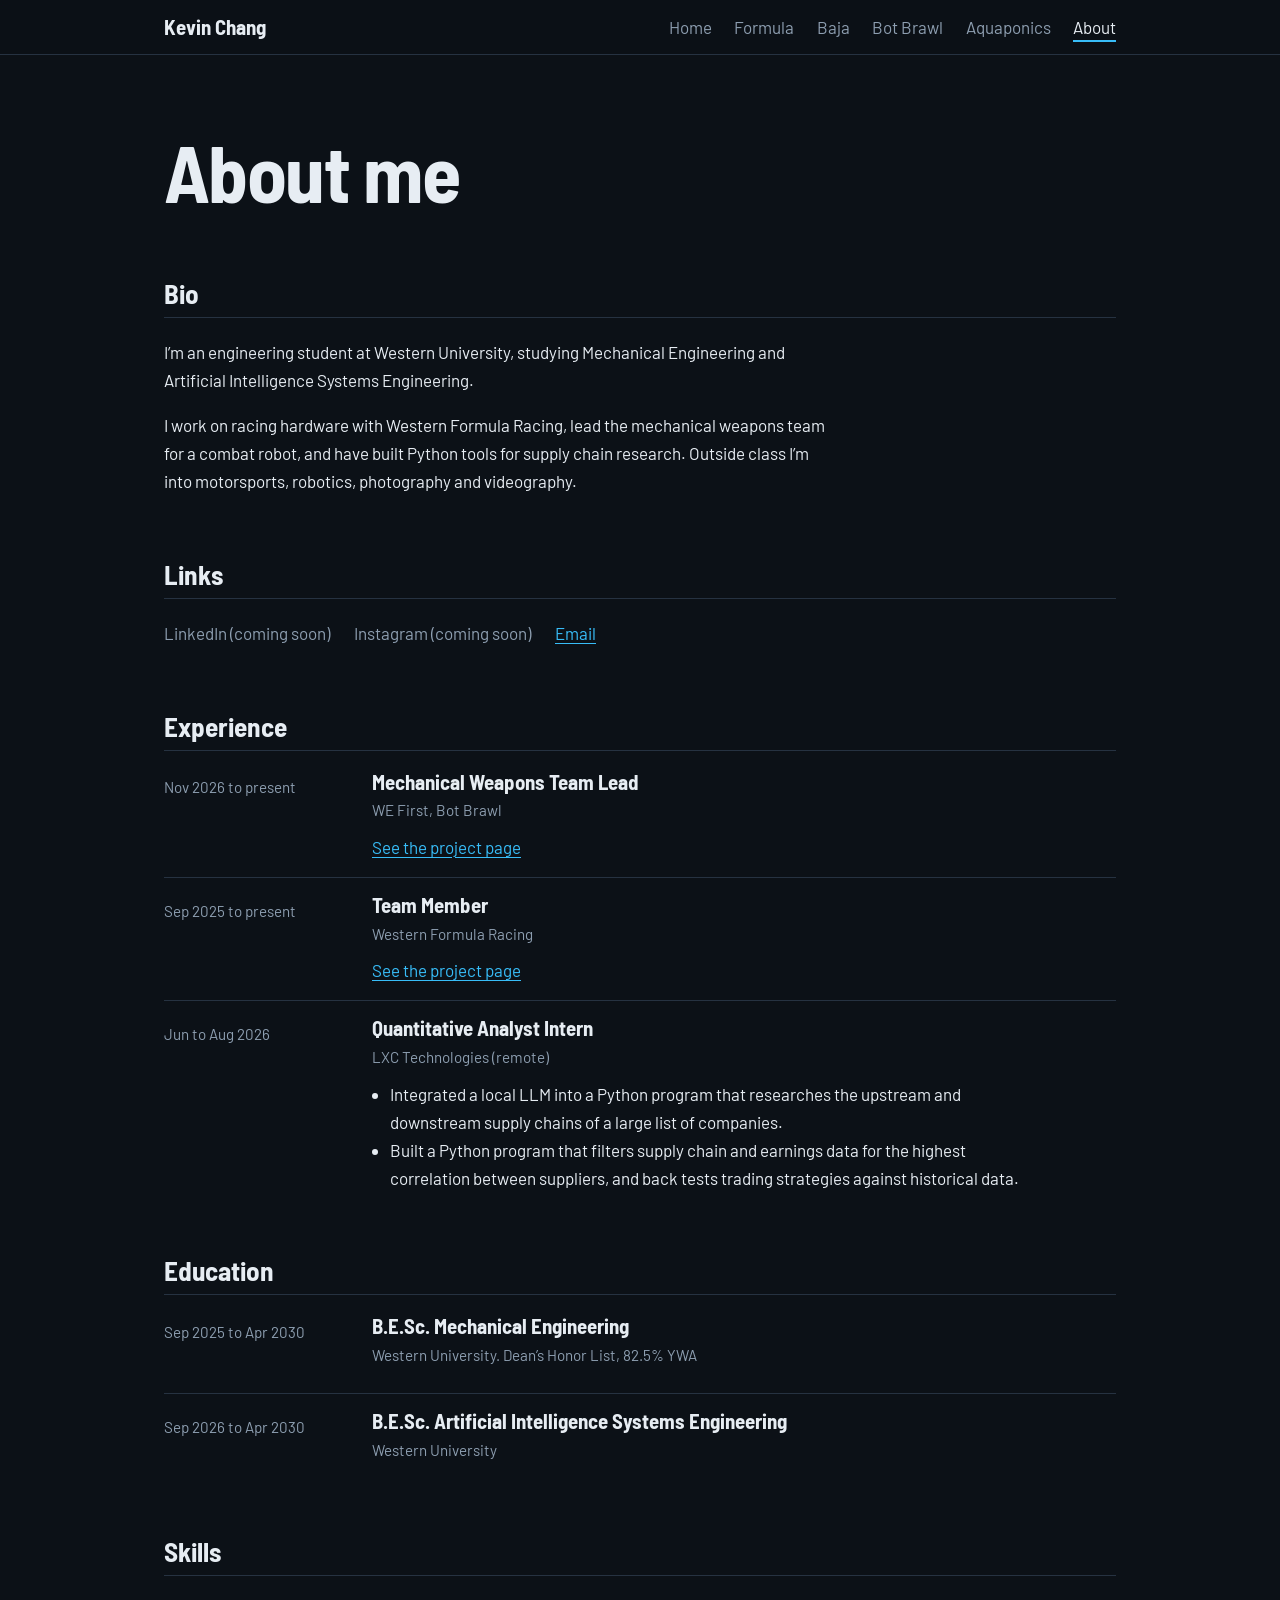
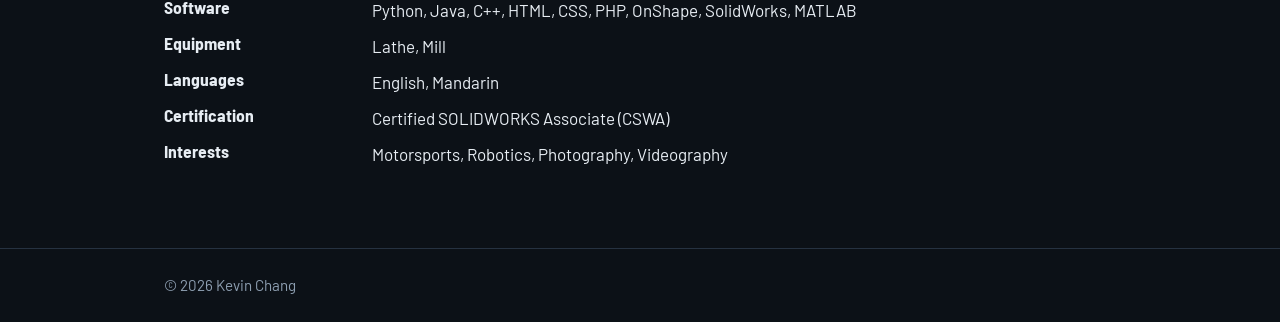
==== about.html @ dab78d86 "Updated format Added individual pages for each topic, saved space for photos, updated to dark mode." ====
<!doctype html>
<html lang="en">
<head>
<meta charset="utf-8">
<meta name="viewport" content="width=device-width, initial-scale=1">
<title>Kevin Chang</title>
<meta name="description" content="Portfolio of Kevin Chang, engineering student at Western University.">
<meta name="color-scheme" content="dark">
<link rel="preconnect" href="https://fonts.googleapis.com">
<link rel="preconnect" href="https://fonts.gstatic.com" crossorigin>
<link href="https://fonts.googleapis.com/css2?family=Barlow+Semi+Condensed:wght@500;700&family=Barlow:wght@400;500&display=swap" rel="stylesheet">
<link rel="stylesheet" href="style.css">
</head>
<body data-page="about">
<a class="skip" href="#app">Skip to content</a>
<header class="site" id="site-header"></header>
<main id="app"></main>
<footer class="site"><div class="wrap" id="site-footer"></div></footer>
<script src="data.js"></script>
<script src="main.js"></script>
</body>
</html>
---- style.css ----
:root{--bg:#0C1117;--surface:#141B24;--line:#263241;--text:#E7EDF3;--muted:#8D9EB0;--accent:#38BDF8;color-scheme:dark}
*{box-sizing:border-box}
html{scroll-behavior:smooth}
@media (prefers-reduced-motion:reduce){html{scroll-behavior:auto}}
body{margin:0;background:var(--bg);color:var(--text);font:400 1.0625rem/1.65 "Barlow",system-ui,sans-serif}
h1,h2,h3{font-family:"Barlow Semi Condensed","Arial Narrow",sans-serif;line-height:1.1;margin:0}
a{color:var(--accent);text-underline-offset:3px}
a:focus-visible{outline:3px solid var(--accent);outline-offset:3px}
.skip{position:absolute;left:-999px}.skip:focus{left:1rem;top:1rem;background:var(--surface);padding:.5rem 1rem;z-index:9}
.wrap{max-width:62rem;margin:0 auto;padding:0 1.25rem}
header.site{position:sticky;top:0;z-index:5;background:rgba(12,17,23,.92);backdrop-filter:blur(8px);border-bottom:1px solid var(--line)}
header.site .wrap{display:flex;flex-wrap:wrap;align-items:center;justify-content:space-between;gap:.4rem 2rem;padding-top:.8rem;padding-bottom:.8rem}
.brand{font:700 1.3rem "Barlow Semi Condensed",sans-serif;color:var(--text);text-decoration:none}
nav ul{display:flex;flex-wrap:wrap;gap:.2rem 1.4rem;list-style:none;margin:0;padding:0}
nav a{color:var(--muted);text-decoration:none;padding:.2rem 0;border-bottom:2px solid transparent}
nav a:hover{color:var(--text)}
nav a[aria-current=page]{color:var(--text);border-color:var(--accent)}
.hero{position:relative;isolation:isolate;padding:clamp(3.5rem,11vw,7.5rem) 0 3rem}
.hero::before{content:"";position:absolute;inset:0;z-index:-1;opacity:.4;background-image:linear-gradient(var(--line) 1px,transparent 1px),linear-gradient(90deg,var(--line) 1px,transparent 1px);background-size:3rem 3rem;-webkit-mask-image:linear-gradient(#000 30%,transparent);mask-image:linear-gradient(#000 30%,transparent)}
h1{font-size:clamp(2.75rem,9vw,5rem);font-weight:700;letter-spacing:-.02em}
.hero h1{font-size:clamp(3.5rem,13vw,8rem)}
.lead{max-width:38rem;font-size:1.25rem;color:var(--muted);margin:1rem 0 0}
.page-head{padding:clamp(2.5rem,7vw,4.5rem) 0 1rem}
.meta{color:var(--muted);font-size:.95rem;margin:.3rem 0 .6rem}
section{padding-top:3rem}
h2{font-size:1.7rem;font-weight:700;padding-bottom:.5rem;border-bottom:1px solid var(--line);margin-bottom:1.25rem}
section p,section ul{max-width:42rem}
.cards{display:grid;grid-template-columns:repeat(auto-fit,minmax(16rem,1fr));gap:1rem}
.cards{max-width:none}
a.card{display:block;background:var(--surface);border:1px solid var(--line);padding:1.25rem;color:var(--text);text-decoration:none}
a.card:hover,a.card:focus-visible{border-color:var(--accent)}
a.card h3{font-size:1.5rem}a.card p{margin:.3rem 0 0}a.card .meta{margin:.3rem 0 .6rem}
.photos{display:grid;grid-template-columns:repeat(auto-fill,minmax(13rem,1fr));gap:1rem;max-width:none}
figure{margin:0}
.ph,figure img{width:100%;aspect-ratio:1;border:1px solid var(--line)}
.ph{display:grid;place-items:center;background:var(--surface);border-style:dashed;color:var(--muted);font-size:.9rem}
figure img{object-fit:cover}
figcaption{color:var(--muted);font-size:.9rem;margin-top:.4rem}
.links{list-style:none;padding:0;display:flex;flex-wrap:wrap;gap:.6rem 1.5rem}
.soon{color:var(--muted)}
.timeline article{display:grid;grid-template-columns:11rem 1fr;gap:.4rem 2rem;padding:1rem 0;border-top:1px solid var(--line);max-width:none}
.timeline article:first-child{border-top:0;padding-top:0}
.timeline h3{font-size:1.3rem}.timeline ul{margin:.4rem 0 0;padding-left:1.1rem}
.skills{display:grid;grid-template-columns:11rem 1fr;gap:.5rem 2rem;margin:0}
.skills dt{font:700 1.1rem "Barlow Semi Condensed",sans-serif}.skills dd{margin:0}
footer.site{margin-top:5rem;border-top:1px solid var(--line);padding:1.5rem 0;color:var(--muted);font-size:.95rem}
@media (max-width:40rem){.timeline article,.skills{grid-template-columns:1fr}}
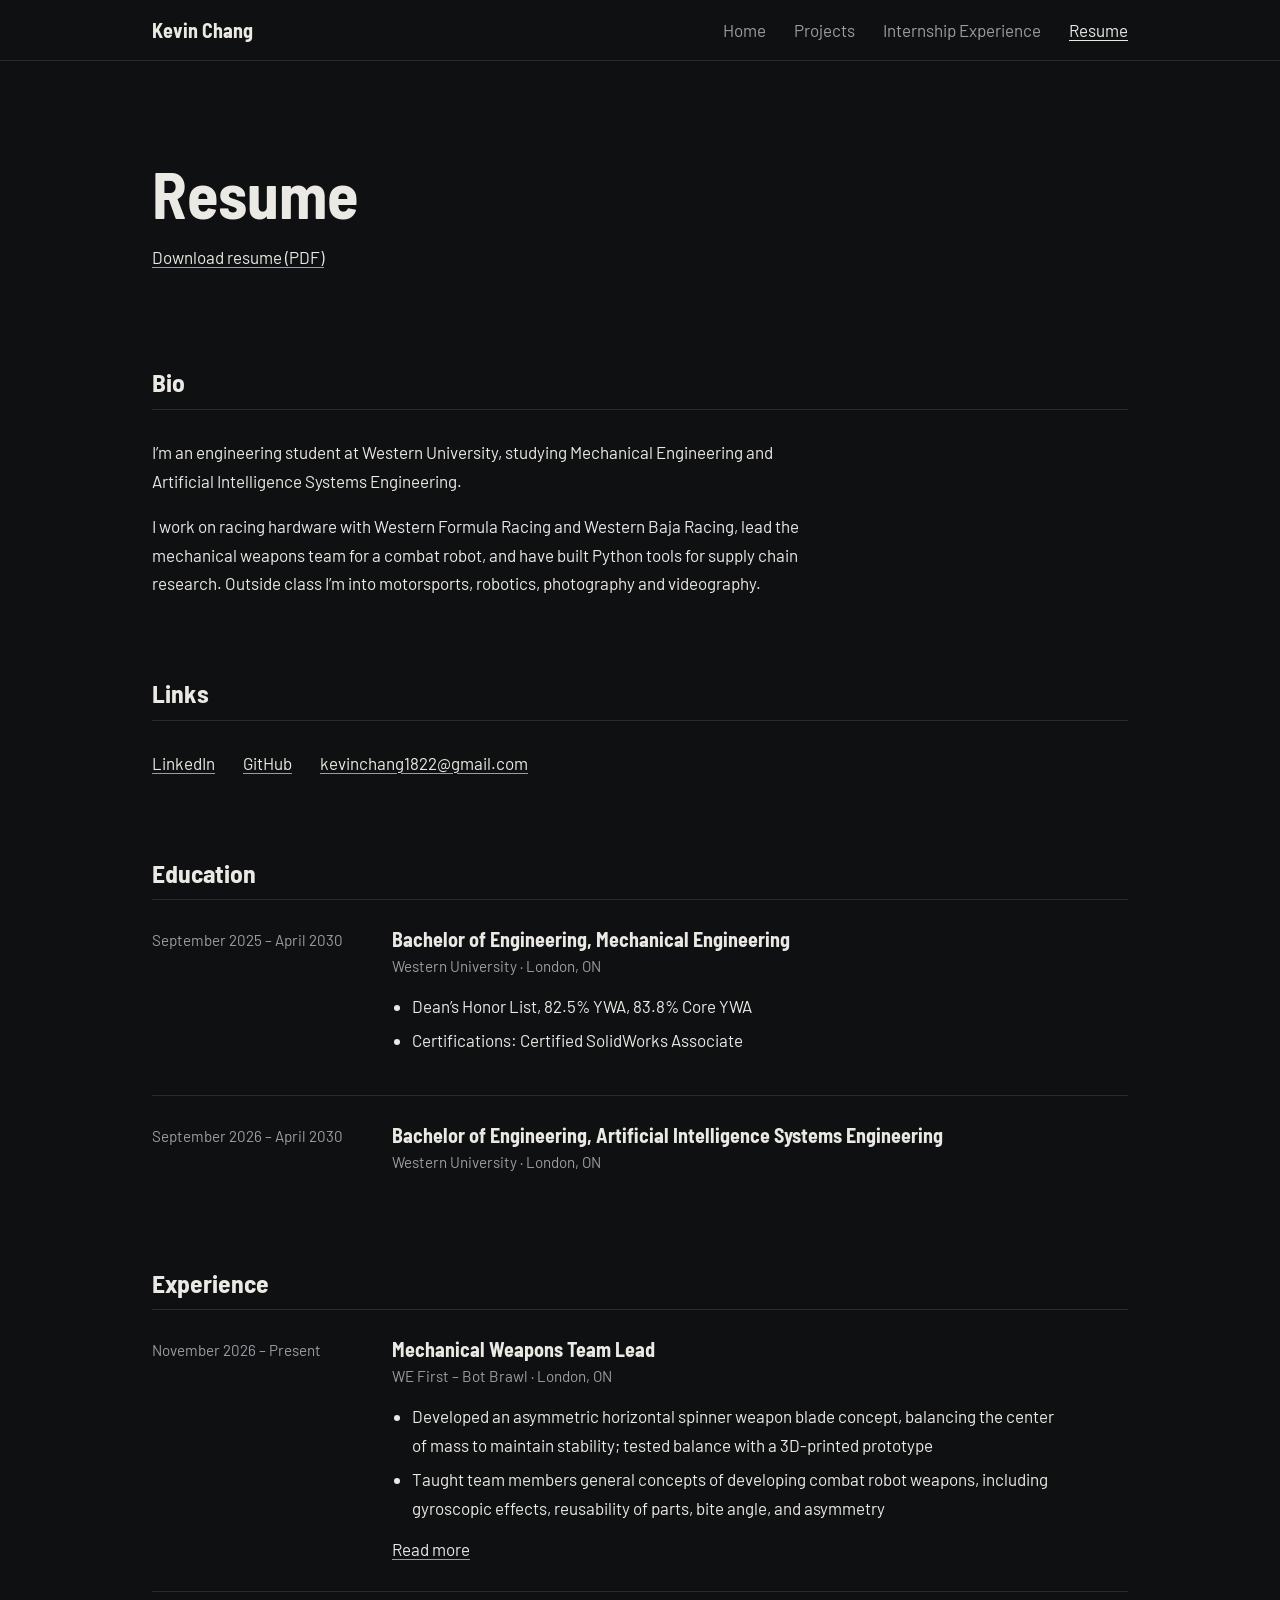
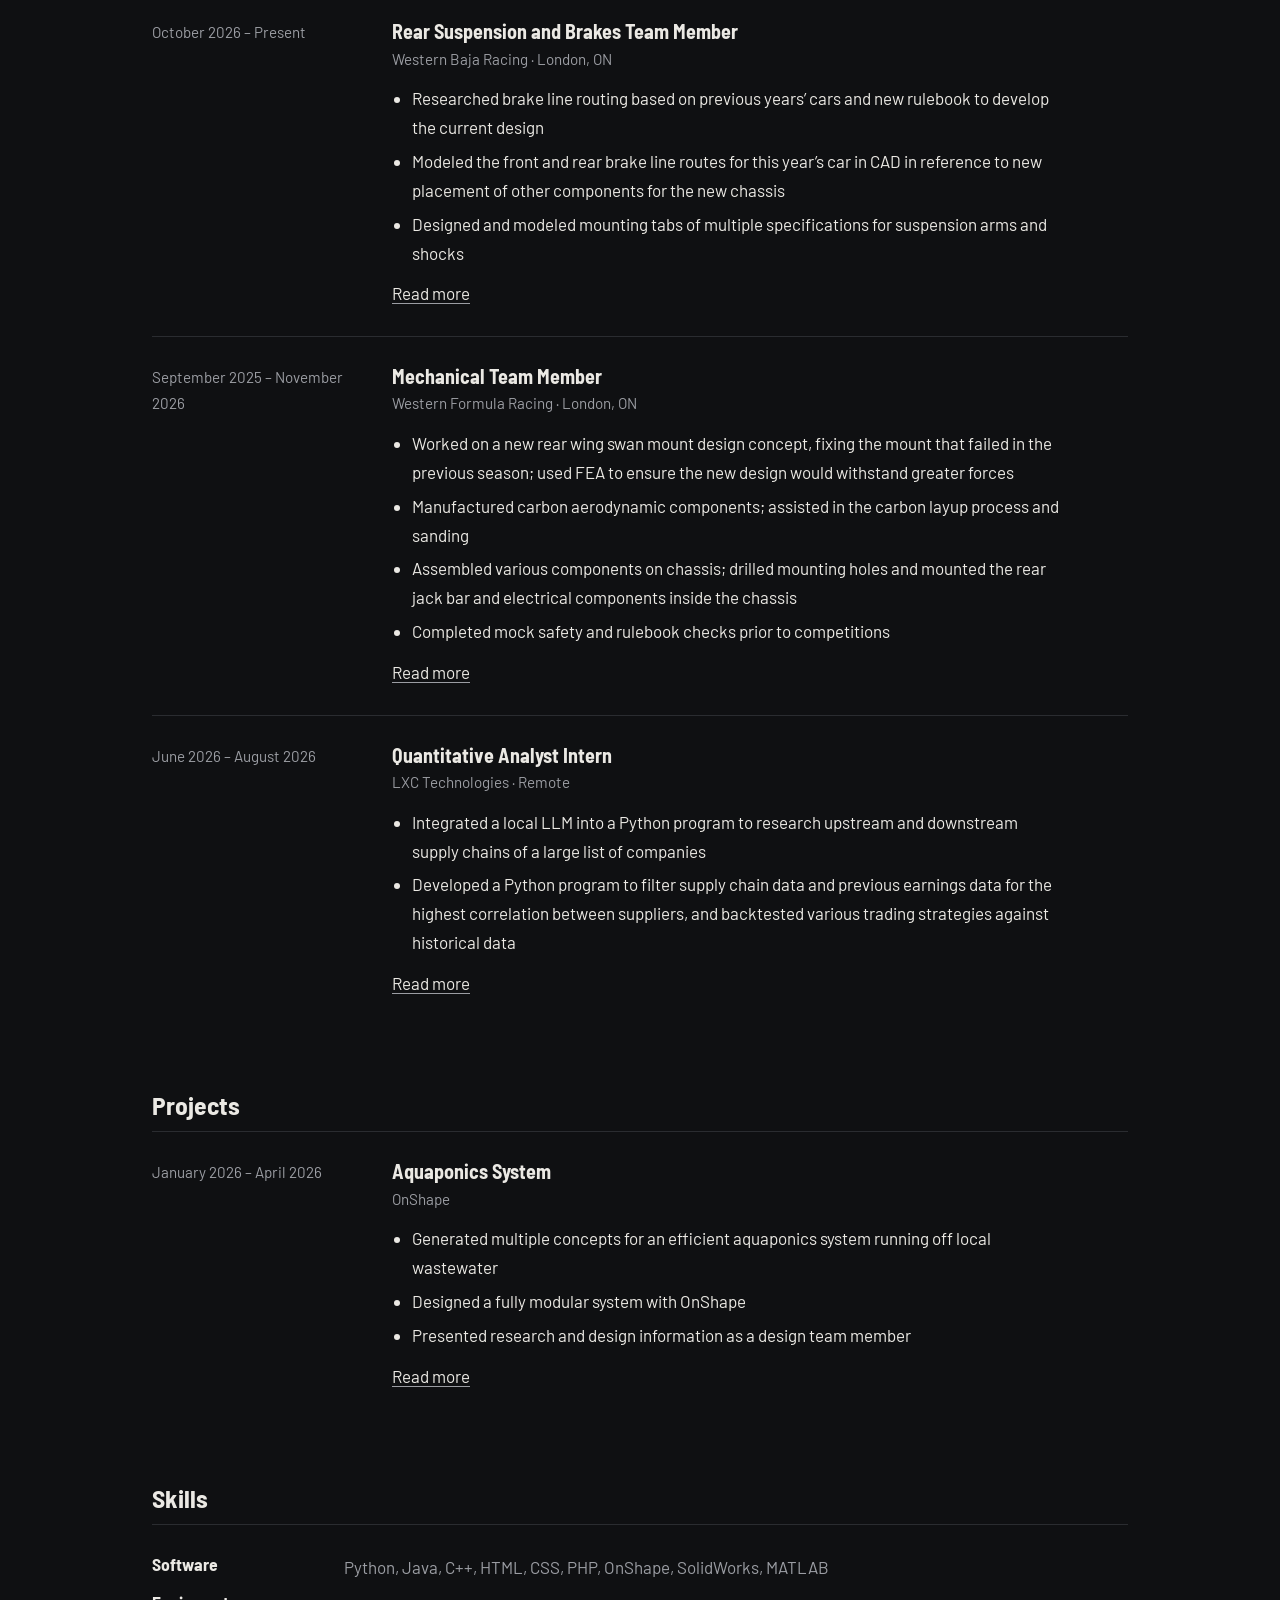
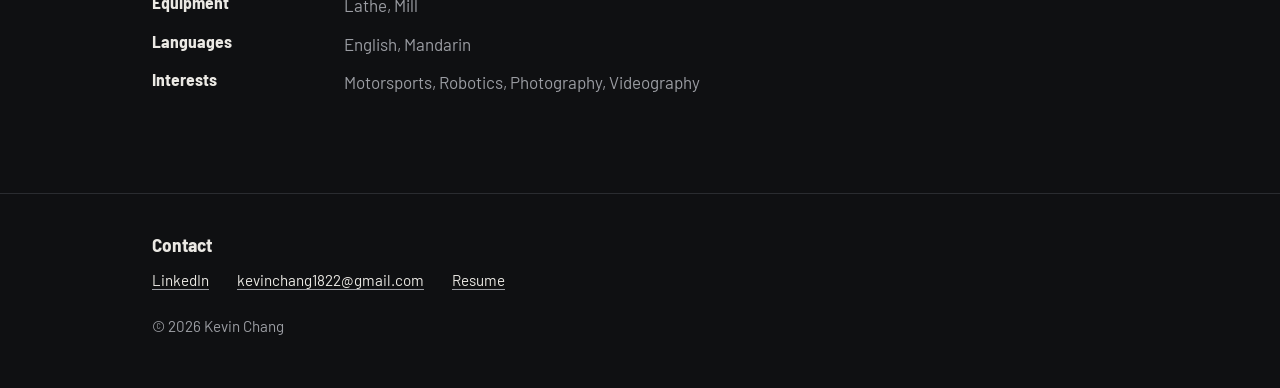
==== commit f1c89c41: "Completely Overhauled website format" ====
--- a/about.html
+++ b/about.html
@@ -2,21 +2,11 @@
 <html lang="en">
 <head>
 <meta charset="utf-8">
-<meta name="viewport" content="width=device-width, initial-scale=1">
 <title>Kevin Chang</title>
-<meta name="description" content="Portfolio of Kevin Chang, engineering student at Western University.">
-<meta name="color-scheme" content="dark">
-<link rel="preconnect" href="https://fonts.googleapis.com">
-<link rel="preconnect" href="https://fonts.gstatic.com" crossorigin>
-<link href="https://fonts.googleapis.com/css2?family=Barlow+Semi+Condensed:wght@500;700&family=Barlow:wght@400;500&display=swap" rel="stylesheet">
-<link rel="stylesheet" href="style.css">
+<meta http-equiv="refresh" content="0; url=resume.html">
+<link rel="canonical" href="resume.html">
 </head>
-<body data-page="about">
-<a class="skip" href="#app">Skip to content</a>
-<header class="site" id="site-header"></header>
-<main id="app"></main>
-<footer class="site"><div class="wrap" id="site-footer"></div></footer>
-<script src="data.js"></script>
-<script src="main.js"></script>
+<body>
+<p>This page has moved to <a href="resume.html">resume.html</a>.</p>
 </body>
 </html>
